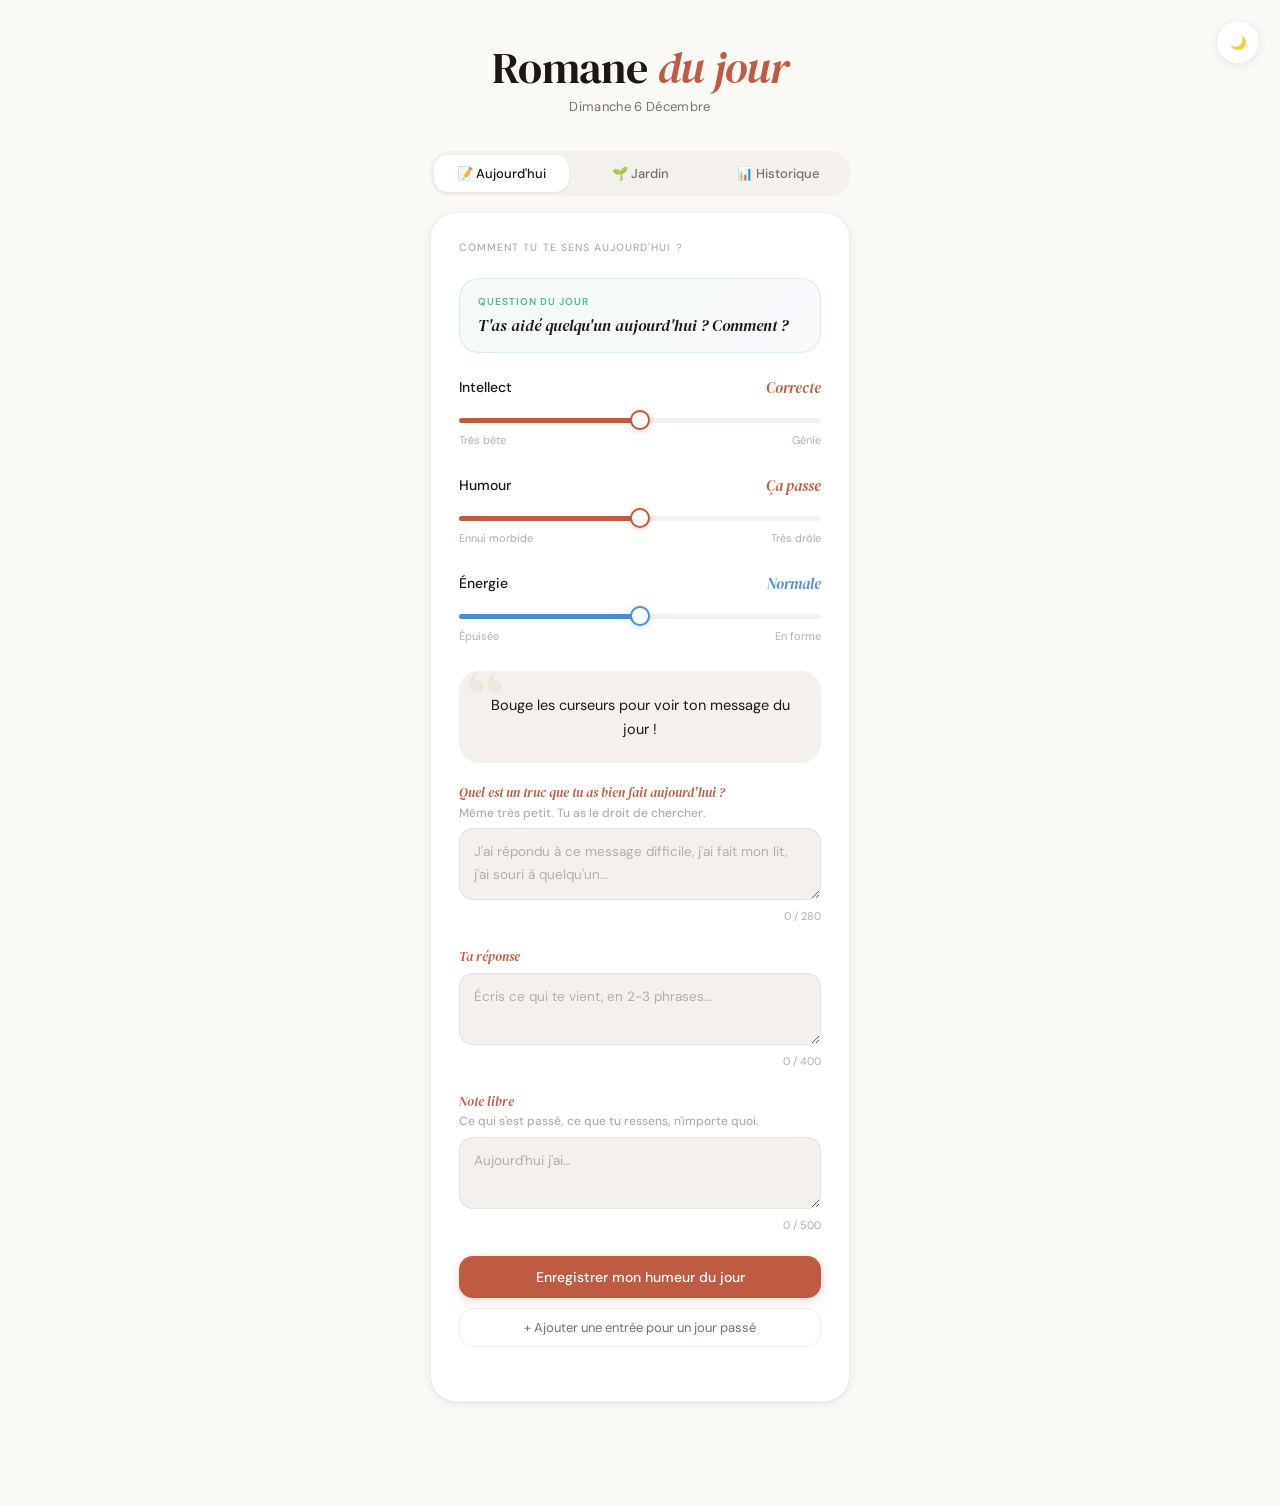
==== index.html @ 03c86402 "Add files via upload" ====
<!DOCTYPE html>
<html lang="fr">
<head>
<meta charset="UTF-8">
<meta name="viewport" content="width=device-width, initial-scale=1.0">
<title>Romane du jour</title>
<link rel="preconnect" href="https://fonts.googleapis.com">
<link rel="preconnect" href="https://fonts.gstatic.com" crossorigin>
<link href="https://fonts.googleapis.com/css2?family=DM+Serif+Display:ital@0;1&family=DM+Sans:opsz,wght@9..40,300;9..40,400;9..40,500&display=swap" rel="stylesheet">
<link rel="stylesheet" href="styles.css">
</head>
<body>
<canvas id="confetti-canvas" aria-hidden="true"></canvas>

<!-- Theme toggle button -->
<button id="theme-toggle" class="theme-toggle" aria-label="Basculer le thème">🌙</button>

<main class="app">

  <header class="header">
    <h1>Romane <em>du jour</em></h1>
    <p id="today-date" class="header-date" aria-live="polite"></p>
  </header>

  <!-- Streak banner -->
  <div class="streak-banner hidden" id="streak-banner" aria-live="polite">
    <span class="streak-icon" id="streak-icon">🔥</span>
    <span class="streak-text" id="streak-text"></span>
  </div>

  <!-- Onglets -->
  <div class="tabs-container">
    <nav class="tabs-nav" role="tablist" aria-label="Navigation">
      <button class="tab-btn active" role="tab" aria-selected="true" aria-controls="today-tab" data-tab="today">
        📝 Aujourd'hui
      </button>
      <button class="tab-btn" role="tab" aria-selected="false" aria-controls="garden-tab" data-tab="garden">
        🌱 Jardin
      </button>
      <button class="tab-btn" role="tab" aria-selected="false" aria-controls="history-tab" data-tab="history">
        📊 Historique
      </button>
    </nav>

    <!-- Contenu des onglets -->
    <div id="today-tab" class="tab-content active" role="tabpanel" aria-labelledby="tab-today">
      <!-- Carte principale -->
      <section class="card" aria-label="Humeur du jour">
        <p class="section-label" id="section-label">Comment tu te sens aujourd'hui ?</p>

        <!-- Question du jour -->
        <div class="question-card">
          <p class="question-card-label">Question du jour</p>
          <p class="question-text" id="daily-question">Chargement…</p>
        </div>

        <!-- Sliders humeur -->
        <div class="slider-row">
          <div class="slider-head">
            <label class="slider-name" for="intell-slider">Intellect</label>
            <span class="slider-tag" id="intell-label" aria-live="polite">Correcte</span>
          </div>
          <input type="range" min="0" max="4" step="1" value="2" id="intell-slider"
            aria-label="Niveau d'intellect" aria-valuemin="0" aria-valuemax="4" aria-valuenow="2" aria-valuetext="Correcte">
          <div class="extremes" aria-hidden="true"><span>Très bête</span><span>Génie</span></div>
        </div>

        <div class="slider-row">
          <div class="slider-head">
            <label class="slider-name" for="humor-slider">Humour</label>
            <span class="slider-tag" id="humor-label" aria-live="polite">Ça passe</span>
          </div>
          <input type="range" min="0" max="4" step="1" value="2" id="humor-slider"
            aria-label="Niveau d'humour" aria-valuemin="0" aria-valuemax="4" aria-valuenow="2" aria-valuetext="Ça passe">
          <div class="extremes" aria-hidden="true"><span>Ennui morbide</span><span>Très drôle</span></div>
        </div>

        <!-- Slider énergie -->
        <div class="energy-row">
          <div class="energy-head">
            <label class="energy-label-text" for="energy-slider">Énergie</label>
            <span class="energy-tag" id="energy-label" aria-live="polite">Normale</span>
          </div>
          <input type="range" min="0" max="4" step="1" value="2" id="energy-slider" class="energy-slider"
            aria-label="Niveau d'énergie" aria-valuemin="0" aria-valuemax="4" aria-valuenow="2" aria-valuetext="Normale">
          <div class="extremes" aria-hidden="true"><span>Épuisée</span><span>En forme</span></div>
        </div>

        <div class="message-box" id="message-box" aria-live="polite">Bouge les curseurs pour voir ton message du jour !</div>

        <!-- Journal : fait positif -->
        <div class="journal-block">
          <label class="journal-label" for="positive-field">
            <em>Quel est un truc que tu as bien fait aujourd'hui ?</em><br>
            <span style="font-size:12px;color:var(--text-faint);font-style:normal;">Même très petit. Tu as le droit de chercher.</span>
          </label>
          <textarea id="positive-field" class="journal-field" maxlength="280"
            placeholder="J'ai répondu à ce message difficile, j'ai fait mon lit, j'ai souri à quelqu'un…"></textarea>
          <p class="char-count" id="positive-count">0 / 280</p>
        </div>

        <!-- Journal : réponse à la question du jour -->
        <div class="journal-block">
          <label class="journal-label" for="question-field">
            <em>Ta réponse</em>
          </label>
          <textarea id="question-field" class="journal-field" maxlength="400"
            placeholder="Écris ce qui te vient, en 2-3 phrases…"></textarea>
          <p class="char-count" id="question-count">0 / 400</p>
        </div>

        <!-- Journal : note libre -->
        <div class="journal-block">
          <label class="journal-label" for="note-field">
            <em>Note libre</em><br>
            <span style="font-size:12px;color:var(--text-faint);font-style:normal;">Ce qui s'est passé, ce que tu ressens, n'importe quoi.</span>
          </label>
          <textarea id="note-field" class="journal-field" maxlength="500"
            placeholder="Aujourd'hui j'ai…"></textarea>
          <p class="char-count" id="note-count">0 / 500</p>
        </div>

        <button class="btn-primary" id="save-btn">Enregistrer mon humeur du jour</button>
        <button class="btn-ghost" id="add-past-btn">+ Ajouter une entrée pour un jour passé</button>
        
        <!-- Interface pour ajouter un jour passé -->
        <div id="past-entry-form" class="past-entry-form" style="display: none;">
          <div class="past-date-selector">
            <label for="past-date-picker" class="journal-label">
              <em>Choisir une date</em>
            </label>
            <input type="date" id="past-date-picker" class="date-picker" max="">
            <button class="btn-ghost" id="select-past-date-btn">Sélectionner cette date</button>
          </div>
        </div>
        
        <p id="save-status" class="save-status" role="status" aria-live="polite"></p>
      </section>
    </div>

    <div id="garden-tab" class="tab-content" role="tabpanel" aria-labelledby="tab-garden">
      <section class="garden-card" aria-label="Jardin d'humeur">
        <div class="garden-top">
          <div>
            <h2 class="garden-title">Le jardin de Romane</h2>
            <p class="garden-sub">Chaque humeur plante quelque chose. Les jours difficiles ont aussi leur place.</p>
          </div>
          <div class="garden-stage" id="garden-stage">0 / 7 jours</div>
        </div>
        <div class="garden-scene">
          <div class="garden-sky"></div>
          <div class="garden-rainbow" id="garden-rainbow" aria-hidden="true">
            <div class="arc a1"></div><div class="arc a2"></div><div class="arc a3"></div>
            <div class="arc a4"></div><div class="arc a5"></div><div class="arc a6"></div>
          </div>
          <div class="garden-bed" id="garden-bed"></div>
        </div>
        <div class="water-row" id="water-row"></div>
        <div class="encouragement" id="encouragement-box">Clique sur une humeur du jour et ton jardin poussera ici.</div>
        <div class="garden-message" id="garden-message">Peu importe ton humeur, ton jardin garde une trace de toi.</div>
      </section>
    </div>

    <div id="history-tab" class="tab-content" role="tabpanel" aria-labelledby="tab-history">
      <!-- Récap hebdomadaire -->
      <section class="recap-card" id="recap-section" aria-label="Récap de la semaine">
        <div class="recap-header">
          <span class="recap-icon">📖</span>
          <h2 class="recap-title">Ma semaine</h2>
        </div>
        <div id="recap-content"></div>
      </section>

      <!-- Calendrier -->
      <section class="card" aria-label="Calendrier des humeurs">
        <div class="cal-header">
          <button class="nav-btn" id="prev-btn" aria-label="Mois précédent">&#8249;</button>
          <span id="month-title" class="cal-title" aria-live="polite"></span>
          <button class="nav-btn" id="next-btn" aria-label="Mois suivant">&#8250;</button>
        </div>
        <div class="cal-grid" id="cal-grid" role="grid" aria-label="Calendrier des humeurs"></div>
        <div class="legend" aria-label="Légende">
          <div class="legend-item"><div class="legend-dot" style="background:var(--teal)"></div>Génie drôle</div>
          <div class="legend-item"><div class="legend-dot" style="background:var(--purple)"></div>Génie ennuyeuse</div>
          <div class="legend-item"><div class="legend-dot" style="background:var(--amber)"></div>Drôle mais bête</div>
          <div class="legend-item"><div class="legend-dot" style="background:var(--red)"></div>Bête et triste</div>
          <div class="legend-item"><div class="legend-dot" style="background:var(--gray)"></div>Neutre</div>
        </div>
        <div class="stats" id="stats-grid"></div>
        <div class="chart-wrap">
          <div class="chart-top">
            <span class="chart-label">Tendance hebdomadaire</span>
            <div class="chart-legend">
              <div class="chart-legend-item"><div class="chart-legend-dot" style="background:var(--teal)"></div>Intellect</div>
              <div class="chart-legend-item"><div class="chart-legend-dot" style="background:var(--purple)"></div>Humour</div>
              <div class="chart-legend-item"><div class="chart-legend-dot" style="background:var(--blue)"></div>Énergie</div>
            </div>
          </div>
          <canvas id="trend-chart" aria-label="Graphique de tendance hebdomadaire"></canvas>
        </div>
        <button class="btn-ghost" id="export-btn">&#8595; Exporter mes données (CSV)</button>
      </section>
    </div>
  </div>
</main>

<script type="module" src="app-new.js"></script>
</body>
</html>
---- styles.css ----
:root {
  --bg:#faf9f6; --surface:#ffffff; --surface-2:#f4f1ec; --surface-3:#ece9e3;
  --border:rgba(30,20,10,.07); --border-soft:rgba(30,20,10,.04);
  --text:#1c1710; --text-muted:#78706a; --text-faint:#b5aca5;
  --accent:#bf5b43; --accent-hover:#a34a34;
  --teal:#4fba96; --purple:#8e83c9; --amber:#d9932a; --red:#d04f4e; --gray:#979790;
  --green:#5aaa5a; --blue:#4a8fd4;
  --r-sm:8px; --r-md:14px; --r-lg:20px; --r-xl:26px;
  --sh-sm:0 2px 10px rgba(30,20,10,.06),0 1px 2px rgba(30,20,10,.04);
  --ease:cubic-bezier(.16,1,.3,1); --dur:200ms;
  --fd:'DM Serif Display',Georgia,serif; --fb:'DM Sans',system-ui,sans-serif;
}

/* Dark mode variables */
:root.dark {
  --bg:#1a1815; --surface:#2a2520; --surface-2:#3a3028; --surface-3:#4a3a30;
  --border:rgba(255,255,255,.1); --border-soft:rgba(255,255,255,.05);
  --text:#f5f0e8; --text-muted:#b5aca5; --text-faint:#78706a;
  --accent:#e67e5c; --accent-hover:#d06a4a;
}

*,*::before,*::after{box-sizing:border-box;margin:0;padding:0;}
html{-webkit-font-smoothing:antialiased;}
body{background:var(--bg);font-family:var(--fb);font-size:15px;color:var(--text);min-height:100dvh;}
.app{max-width:460px;margin:0 auto;padding:2.75rem 1.25rem 5rem;}

/* Theme toggle */
.theme-toggle{position:fixed;top:20px;right:20px;z-index:1000;background:var(--surface);border:1px solid var(--border);border-radius:50%;width:44px;height:44px;display:flex;align-items:center;justify-content:center;cursor:pointer;transition:all var(--dur) var(--ease);box-shadow:var(--sh-sm);}
.theme-toggle:hover{background:var(--surface-2);transform:scale(1.1);}
.theme-toggle:focus-visible{outline:2px solid var(--accent);outline-offset:2px;}

/* Onglets */
.tabs-container{margin-bottom:1.5rem;}
.tabs-nav{display:flex;gap:4px;background:var(--surface-2);border-radius:var(--r-lg);padding:4px;margin-bottom:1rem;}
.tab-btn{flex:1;padding:10px 16px;background:transparent;border:none;border-radius:var(--r-md);
  font-family:var(--fb);font-size:13px;font-weight:500;color:var(--text-muted);cursor:pointer;
  transition:background var(--dur),color var(--dur);white-space:nowrap;}
.tab-btn:hover{background:var(--surface-3);color:var(--text);}
.tab-btn.active{background:var(--surface);color:var(--text);box-shadow:0 1px 3px rgba(30,20,10,.08);}
.tab-btn:focus-visible{outline:2px solid var(--accent);outline-offset:2px;}
.tab-content{display:none;}
.tab-content.active{display:block;animation:fadeIn var(--dur) var(--ease);}
@keyframes fadeIn{from{opacity:0;transform:translateY(8px);}to{opacity:1;transform:translateY(0);}}
.header{text-align:center;margin-bottom:2.25rem;}
.header h1{font-family:var(--fd);font-size:clamp(2rem,9vw,2.75rem);font-weight:400;line-height:1.08;letter-spacing:-.015em;}
.header h1 em{font-style:italic;color:var(--accent);}
.header-date{font-size:13px;color:var(--text-muted);margin-top:6px;text-transform:capitalize;letter-spacing:.025em;}

/* Streak banner */
.streak-banner{background:linear-gradient(135deg,rgba(191,91,67,.1),rgba(217,147,42,.08));
  border:1px solid rgba(191,91,67,.18);border-radius:var(--r-lg);padding:.85rem 1.1rem;
  margin-bottom:1rem;display:flex;align-items:center;gap:.75rem;}
.streak-banner.hidden{display:none;}
.streak-icon{font-size:1.8rem;line-height:1;flex-shrink:0;}
.streak-text{font-size:13px;color:var(--text);}
.streak-text strong{font-weight:600;color:var(--accent);}

.card{background:var(--surface);border:1px solid var(--border);border-radius:var(--r-xl);padding:1.75rem;margin-bottom:1rem;box-shadow:var(--sh-sm);}
.section-label{font-size:10.5px;font-weight:500;letter-spacing:.1em;text-transform:uppercase;color:var(--text-faint);margin-bottom:1.5rem;}
.slider-row{margin-bottom:1.75rem;}
.slider-head{display:flex;justify-content:space-between;align-items:center;margin-bottom:10px;}
.slider-name{font-size:14px;font-weight:500;color:var(--text);}
.slider-tag{font-family:var(--fd);font-style:italic;font-size:15px;color:var(--accent);transition:opacity .15s ease;}
input[type=range]{-webkit-appearance:none;appearance:none;width:100%;height:5px;
  background:linear-gradient(to right,var(--accent) var(--pct,50%),var(--surface-2) var(--pct,50%));
  border-radius:99px;outline:none;cursor:pointer;margin:6px 0 10px;}
input[type=range]::-webkit-slider-thumb{-webkit-appearance:none;width:20px;height:20px;border-radius:50%;
  background:var(--surface);border:2.5px solid var(--accent);box-shadow:0 1px 6px rgba(191,91,67,.35);
  transition:transform var(--dur) var(--ease),box-shadow var(--dur) var(--ease);}
input[type=range]::-webkit-slider-thumb:hover{transform:scale(1.25);box-shadow:0 2px 12px rgba(191,91,67,.5);}
input[type=range]::-moz-range-thumb{width:20px;height:20px;border-radius:50%;background:var(--surface);border:2.5px solid var(--accent);}
input[type=range].energy-slider{background:linear-gradient(to right,var(--blue) var(--pct,50%),var(--surface-2) var(--pct,50%));}
input[type=range].energy-slider::-webkit-slider-thumb{border-color:var(--blue);box-shadow:0 1px 6px rgba(74,143,212,.35);}
input[type=range]:focus-visible{outline:2px solid var(--accent);outline-offset:3px;border-radius:99px;}
.extremes{display:flex;justify-content:space-between;font-size:11px;color:var(--text-faint);}
.message-box{background:var(--surface-2);border-radius:var(--r-lg);padding:1.35rem 1.6rem;margin:1.5rem 0 1.25rem;
  min-height:92px;display:flex;align-items:center;justify-content:center;text-align:center;
  font-size:14.5px;line-height:1.7;color:var(--text);position:relative;overflow:hidden;transition:opacity .18s ease;}
.message-box::before{content:'\201C';font-family:var(--fd);font-size:88px;color:var(--accent);opacity:.065;
  position:absolute;top:-12px;left:8px;line-height:1;pointer-events:none;user-select:none;}

/* Champs journaux */
.journal-block{margin-bottom:1.5rem;}
.journal-label{font-size:13px;font-weight:500;color:var(--text);margin-bottom:6px;display:block;line-height:1.5;}
.journal-label em{font-family:var(--fd);font-style:italic;color:var(--accent);}
textarea.journal-field{width:100%;min-height:72px;padding:.75rem .9rem;background:var(--surface-2);
  border:1px solid var(--border);border-radius:var(--r-md);font-family:var(--fb);font-size:13.5px;
  color:var(--text);line-height:1.65;resize:vertical;outline:none;
  transition:border-color var(--dur),box-shadow var(--dur);}
textarea.journal-field::placeholder{color:var(--text-faint);}
textarea.journal-field:focus{border-color:rgba(191,91,67,.35);box-shadow:0 0 0 3px rgba(191,91,67,.1);}
.char-count{font-size:11px;color:var(--text-faint);text-align:right;margin-top:4px;}
.char-count.warn{color:var(--amber);}

/* Carte question du jour */
.question-card{background:linear-gradient(135deg,rgba(79,186,150,.07),rgba(142,131,201,.05));
  border:1px solid rgba(79,186,150,.18);border-radius:var(--r-lg);padding:1rem 1.15rem;margin-bottom:1.5rem;}
.question-card-label{font-size:10px;font-weight:600;letter-spacing:.1em;text-transform:uppercase;
  color:var(--teal);margin-bottom:6px;}
.question-text{font-family:var(--fd);font-style:italic;font-size:16px;color:var(--text);line-height:1.4;}

/* Énergie */
.energy-row{margin-bottom:1.75rem;}
.energy-head{display:flex;justify-content:space-between;align-items:center;margin-bottom:10px;}
.energy-label-text{font-size:14px;font-weight:500;color:var(--text);}
.energy-tag{font-family:var(--fd);font-style:italic;font-size:15px;color:var(--blue);}

/* Récap hebdo */
.recap-card{background:var(--surface);border:1px solid var(--border);border-radius:var(--r-xl);
  padding:1.75rem;margin-bottom:1rem;box-shadow:var(--sh-sm);}
.recap-header{display:flex;align-items:center;gap:.6rem;margin-bottom:1.25rem;}
.recap-icon{font-size:1.3rem;}
.recap-title{font-family:var(--fd);font-size:17px;font-weight:400;color:var(--text);}
.recap-day{margin-bottom:1rem;padding-bottom:1rem;border-bottom:1px solid var(--border-soft);}
.recap-day:last-child{border-bottom:none;margin-bottom:0;padding-bottom:0;}
.recap-day-header{display:flex;align-items:center;gap:.5rem;margin-bottom:.4rem;}
.recap-day-dot{width:8px;height:8px;border-radius:50%;flex-shrink:0;}
.recap-day-name{font-size:12px;font-weight:600;color:var(--text);text-transform:capitalize;}
.recap-day-mood{font-size:11px;color:var(--text-muted);}
.recap-day-note{font-size:13px;color:var(--text-muted);line-height:1.5;font-style:italic;margin-top:2px;}
.recap-day-note.empty{color:var(--text-faint);font-style:normal;}
.recap-phrase{background:var(--surface-2);border-radius:var(--r-md);padding:.85rem 1rem;
  margin-top:1.1rem;font-family:var(--fd);font-style:italic;font-size:15px;color:var(--text);
  line-height:1.5;position:relative;}
.recap-phrase::before{content:'\201C';font-size:3rem;color:var(--accent);opacity:.12;position:absolute;top:-6px;left:8px;line-height:1;}
.recap-empty{text-align:center;padding:2rem 1rem;color:var(--text-faint);font-size:13px;}

.btn-primary{width:100%;padding:12px 16px;background:var(--accent);border:none;border-radius:var(--r-md);
  font-family:var(--fb);font-size:14px;font-weight:500;color:#fff;cursor:pointer;
  box-shadow:0 2px 10px rgba(191,91,67,.28);transition:background var(--dur) var(--ease),transform var(--dur) var(--ease);}
.btn-primary:hover{background:var(--accent-hover);}
.btn-primary:active{transform:scale(.97);}
.btn-primary:disabled{opacity:.55;cursor:not-allowed;}
.btn-primary:focus-visible{outline:2px solid var(--accent);outline-offset:3px;}
.btn-primary.editing{background:var(--purple);box-shadow:0 2px 10px rgba(142,131,201,.35);}
.btn-primary.editing:hover{background:#7d6db8;}
.btn-ghost{width:100%;padding:10px 16px;background:transparent;border:1px solid var(--border);
  border-radius:var(--r-md);font-family:var(--fb);font-size:13px;color:var(--text-muted);
  cursor:pointer;margin-top:10px;transition:background var(--dur),color var(--dur);}
.btn-ghost:hover{background:var(--surface-2);color:var(--text);}
.btn-ghost:active{transform:scale(.98);}
.btn-ghost:focus-visible{outline:2px solid var(--accent);outline-offset:3px;}
.save-status{text-align:center;font-size:12px;color:var(--text-muted);margin-top:10px;min-height:16px;}
.save-status.error{color:var(--red);}

.cal-header{display:flex;justify-content:space-between;align-items:center;margin-bottom:1.5rem;}
.cal-title{font-family:var(--fd);font-size:19px;font-weight:400;color:var(--text);text-transform:capitalize;}
.nav-btn{width:44px;height:44px;display:flex;align-items:center;justify-content:center;
  background:var(--surface-2);border:none;border-radius:var(--r-sm);font-size:22px;
  color:var(--text-muted);cursor:pointer;transition:background var(--dur),color var(--dur);}
.nav-btn:hover{background:var(--surface-3);color:var(--text);}
.nav-btn:focus-visible{outline:2px solid var(--accent);outline-offset:2px;}
.cal-grid{display:grid;grid-template-columns:repeat(7,1fr);gap:4px;}
.cal-day-name{text-align:center;font-size:10px;font-weight:600;color:var(--text-faint);
  letter-spacing:.07em;text-transform:uppercase;padding-bottom:8px;}
.cal-cell{aspect-ratio:1;border-radius:var(--r-sm);display:flex;align-items:center;justify-content:center;
  font-size:12px;color:var(--text-muted);background:var(--surface-2);position:relative;
  transition:transform var(--dur) var(--ease);}
.cal-cell:not(.empty):hover{transform:scale(1.12);z-index:1;}
.cal-cell:not(.empty):not(.today):hover{background:var(--surface-3);cursor:pointer;}
.cal-cell.has-data{color:var(--text);font-weight:500;position:relative;}
.cal-cell.has-data::after{content:'';position:absolute;top:2px;right:2px;width:6px;height:6px;border-radius:50%;opacity:0.8;}
.cal-cell.today{box-shadow:0 0 0 1.5px var(--accent);color:var(--accent);font-weight:600;}
.cal-cell.empty{background:transparent;}
.dot{width:5px;height:5px;border-radius:50%;position:absolute;bottom:4px;left:50%;transform:translateX(-50%);}
.mood-teal{background:rgba(79,186,150,.16);}
.mood-teal.has-data::after{background:#4fba96;}
.mood-purple{background:rgba(142,131,201,.16);}
.mood-purple.has-data::after{background:#8e83c9;}
.mood-amber{background:rgba(217,147,42,.16);}
.mood-amber.has-data::after{background:#d9932a;}
.mood-red{background:rgba(208,79,78,.16);}
.mood-red.has-data::after{background:#d04f4e;}
.mood-gray{background:rgba(151,151,144,.11);}
.mood-gray.has-data::after{background:#979790;}
.legend{display:flex;gap:8px;flex-wrap:wrap;margin-top:16px;padding-top:14px;border-top:1px solid var(--border-soft);}
.legend-item{display:flex;align-items:center;gap:5px;font-size:11px;color:var(--text-muted);}
.legend-dot{width:7px;height:7px;border-radius:50%;flex-shrink:0;}
.stats{display:grid;grid-template-columns:1fr 1fr 1fr;gap:8px;margin-top:1.1rem;}
.stat-card{background:var(--surface-2);border-radius:var(--r-md);padding:13px 15px;}
.stat-label{font-size:10.5px;font-weight:500;color:var(--text-faint);text-transform:uppercase;letter-spacing:.07em;}
.stat-val{font-family:var(--fd);font-size:26px;color:var(--text);margin-top:4px;line-height:1.1;}
.stat-val.small{font-family:var(--fb);font-size:12px;font-weight:500;margin-top:6px;line-height:1.4;}
.chart-wrap{margin-top:1.1rem;background:var(--surface-2);border-radius:var(--r-md);padding:1.1rem 1rem .85rem;}
.chart-top{display:flex;justify-content:space-between;align-items:center;margin-bottom:12px;}
.chart-label{font-size:10.5px;font-weight:500;color:var(--text-faint);text-transform:uppercase;letter-spacing:.08em;}
.chart-legend{display:flex;gap:12px;}
.chart-legend-item{display:flex;align-items:center;gap:5px;font-size:11px;color:var(--text-muted);}
.chart-legend-dot{width:7px;height:7px;border-radius:50%;}
#trend-chart{width:100%;height:110px;display:block;}
#confetti-canvas{position:fixed;top:0;left:0;width:100%;height:100%;pointer-events:none;z-index:9999;}

/* Jardin d'humeur */
.garden-card{background:var(--surface);border:1px solid var(--border);border-radius:var(--r-xl);padding:1.75rem;margin-bottom:1rem;box-shadow:var(--sh-sm);}
.garden-top{display:flex;justify-content:space-between;align-items:center;gap:1rem;margin-bottom:1rem;}
.garden-title{font-family:var(--fd);font-size:18px;font-weight:400;color:var(--text);}
.garden-sub{font-size:12px;color:var(--text-muted);line-height:1.5;max-width:28ch;}
.garden-stage{font-size:11px;color:var(--text-faint);text-transform:uppercase;letter-spacing:.08em;}
.garden-scene{position:relative;overflow:hidden;border-radius:var(--r-lg);background:linear-gradient(180deg,#f9f5ef 0%,#f4efe8 55%,#eadfcb 56%,#e4d2b5 100%);min-height:220px;padding:1rem 1rem 1.2rem;}
.garden-sky{position:absolute;inset:0 0 45% 0;background:linear-gradient(180deg,rgba(255,255,255,.65),rgba(255,255,255,0));pointer-events:none;}
.garden-rainbow{position:absolute;left:50%;top:18px;transform:translateX(-50%);width:260px;height:130px;opacity:0;transition:opacity .6s ease;pointer-events:none;}
.garden-rainbow.visible{opacity:1;animation:floaty 4s ease-in-out infinite;}
.arc{position:absolute;left:50%;transform:translateX(-50%);border-radius:999px 999px 0 0;border-bottom:none;}
.arc.a1{width:260px;height:130px;border:10px solid #ff6b6b;top:0}
.arc.a2{width:230px;height:115px;border:10px solid #ffb84d;top:13px}
.arc.a3{width:200px;height:100px;border:10px solid #ffe66d;top:26px}
.arc.a4{width:170px;height:85px;border:10px solid #6bcf8f;top:39px}
.arc.a5{width:140px;height:70px;border:10px solid #5dade2;top:52px}
.arc.a6{width:110px;height:55px;border:10px solid #b084f5;top:65px}
.garden-bed{position:relative;display:flex;align-items:flex-end;justify-content:center;gap:10px;min-height:170px;padding-top:40px;}
.plant-slot{position:relative;width:46px;height:150px;display:flex;align-items:flex-end;justify-content:center;}
.plant{position:relative;width:42px;height:130px;display:flex;align-items:flex-end;justify-content:center;filter:drop-shadow(0 3px 4px rgba(0,0,0,.08));}
.stem{position:absolute;bottom:18px;width:4px;background:#4b8a51;border-radius:99px;transform-origin:bottom center;}
.leaf{position:absolute;bottom:42px;width:16px;height:10px;background:#71b77a;border-radius:16px 16px 16px 0;}
.leaf.r{transform:scaleX(-1);}
.flower-core,.flower-petal,.bud,.sad-head,.droop{position:absolute}
.soil{position:absolute;left:50%;bottom:0;transform:translateX(-50%);width:34px;height:18px;background:#b7885b;border-radius:50%;}
.plant.good .stem{height:68px}.plant.good .flower-core{bottom:80px;width:14px;height:14px;background:#ffd166;border-radius:50%;left:50%;transform:translateX(-50%)}
.plant.good .flower-petal{width:12px;height:18px;background:#ff7eb6;border-radius:12px;bottom:78px;left:50%;transform-origin:center 18px}
.plant.good .flower-petal.p1{transform:translateX(-50%) rotate(0deg) translateY(-13px)}
.plant.good .flower-petal.p2{transform:translateX(-50%) rotate(72deg) translateY(-13px)}
.plant.good .flower-petal.p3{transform:translateX(-50%) rotate(144deg) translateY(-13px)}
.plant.good .flower-petal.p4{transform:translateX(-50%) rotate(216deg) translateY(-13px)}
.plant.good .flower-petal.p5{transform:translateX(-50%) rotate(288deg) translateY(-13px)}
.plant.good::after{content:'';position:absolute;bottom:95px;left:50%;transform:translateX(-50%);width:34px;height:34px;border-radius:50%;background:radial-gradient(circle,rgba(255,220,120,.55),rgba(255,220,120,0) 70%);animation:glow 2s ease-in-out infinite}
.plant.ok .stem{height:58px}.plant.ok .bud{bottom:73px;left:50%;transform:translateX(-50%);width:16px;height:20px;background:#c78df0;border-radius:50% 50% 45% 45%}
.plant.low .stem{height:42px;transform:rotate(8deg)}.plant.low .sad-head{bottom:52px;left:50%;transform:translateX(-20%);width:18px;height:18px;background:#90a4ae;border-radius:50%}.plant.low .droop{bottom:45px;left:50%;width:16px;height:10px;border:3px solid #90a4ae;border-top:none;border-left:none;border-right:none;border-radius:0 0 20px 20px;transform:translateX(-15%) rotate(18deg)}
.plant.watered .sad-head{background:#8ecae6}.plant.watered .droop{border-bottom-color:#8ecae6}.plant.watered .stem{background:#5d9b63}
.water-row{display:flex;gap:8px;flex-wrap:wrap;margin-top:1rem}
.water-btn{padding:9px 12px;border:1px solid var(--border);background:var(--surface);border-radius:999px;font-size:12px;color:var(--text);cursor:pointer}
.water-btn:hover{background:var(--surface-2)}
.encouragement{margin-top:.8rem;background:var(--surface-2);border-radius:var(--r-md);padding:.8rem .9rem;font-size:13px;line-height:1.55;color:var(--text-muted);min-height:52px}
.garden-message{margin-top:1rem;background:linear-gradient(135deg,rgba(191,91,67,.08),rgba(79,186,150,.08));border:1px solid rgba(191,91,67,.15);border-radius:var(--r-md);padding:.95rem 1rem;font-size:13px;line-height:1.65;color:var(--text)}
@keyframes glow{50%{transform:translateX(-50%) scale(1.1);opacity:.75}}
@keyframes floaty{50%{transform:translateX(-50%) translateY(-4px)}}

/* Past entry form styles */
.past-entry-form{background:var(--surface-2);border-radius:var(--r-lg);padding:1.2rem;margin:1rem 0;border:1px solid var(--border);}
.past-date-selector{display:flex;flex-direction:column;gap:1rem;}
.date-picker{padding:10px 12px;border:1px solid var(--border);border-radius:var(--r-md);background:var(--surface);font-family:var(--fb);font-size:14px;color:var(--text);outline:none;transition:border-color var(--dur),box-shadow var(--dur);}
.date-picker:focus{border-color:var(--accent);box-shadow:0 0 0 3px rgba(191,91,67,.1);}
.date-picker::-webkit-calendar-picker-indicator{cursor:pointer;filter:invert(0.5);}
.date-picker::-moz-calendar-picker-indicator{cursor:pointer;filter:invert(0.5);}

@media(prefers-reduced-motion:reduce){*,*::before,*::after{animation-duration:.01ms!important;transition-duration:.01ms!important;}}
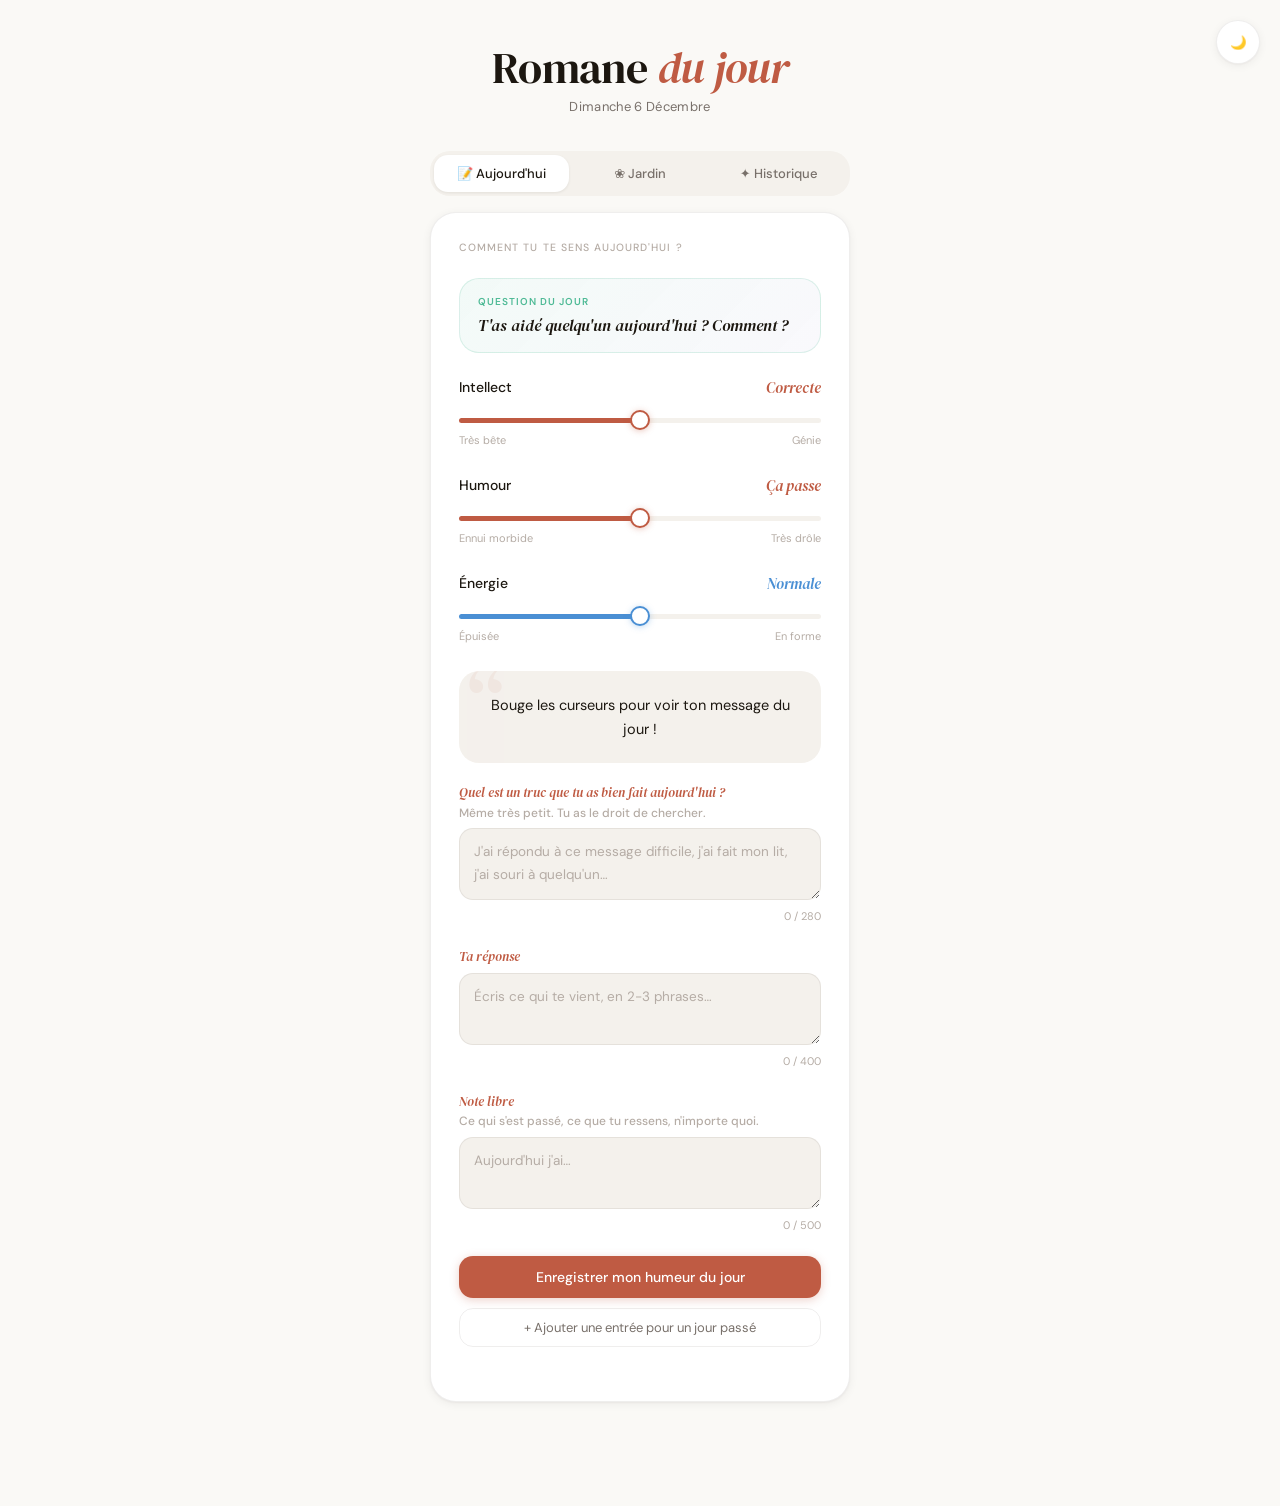
==== commit 6125df23: "Change icons in index.html for tabs and recap" ====
--- a/index.html
+++ b/index.html
@@ -35,10 +35,10 @@
         📝 Aujourd'hui
       </button>
       <button class="tab-btn" role="tab" aria-selected="false" aria-controls="garden-tab" data-tab="garden">
-        🌱 Jardin
+        ❀ Jardin
       </button>
       <button class="tab-btn" role="tab" aria-selected="false" aria-controls="history-tab" data-tab="history">
-        📊 Historique
+        ✦ Historique
       </button>
     </nav>
 
@@ -165,7 +165,7 @@
       <!-- Récap hebdomadaire -->
       <section class="recap-card" id="recap-section" aria-label="Récap de la semaine">
         <div class="recap-header">
-          <span class="recap-icon">📖</span>
+          <span class="recap-icon">✦</span>
           <h2 class="recap-title">Ma semaine</h2>
         </div>
         <div id="recap-content"></div>
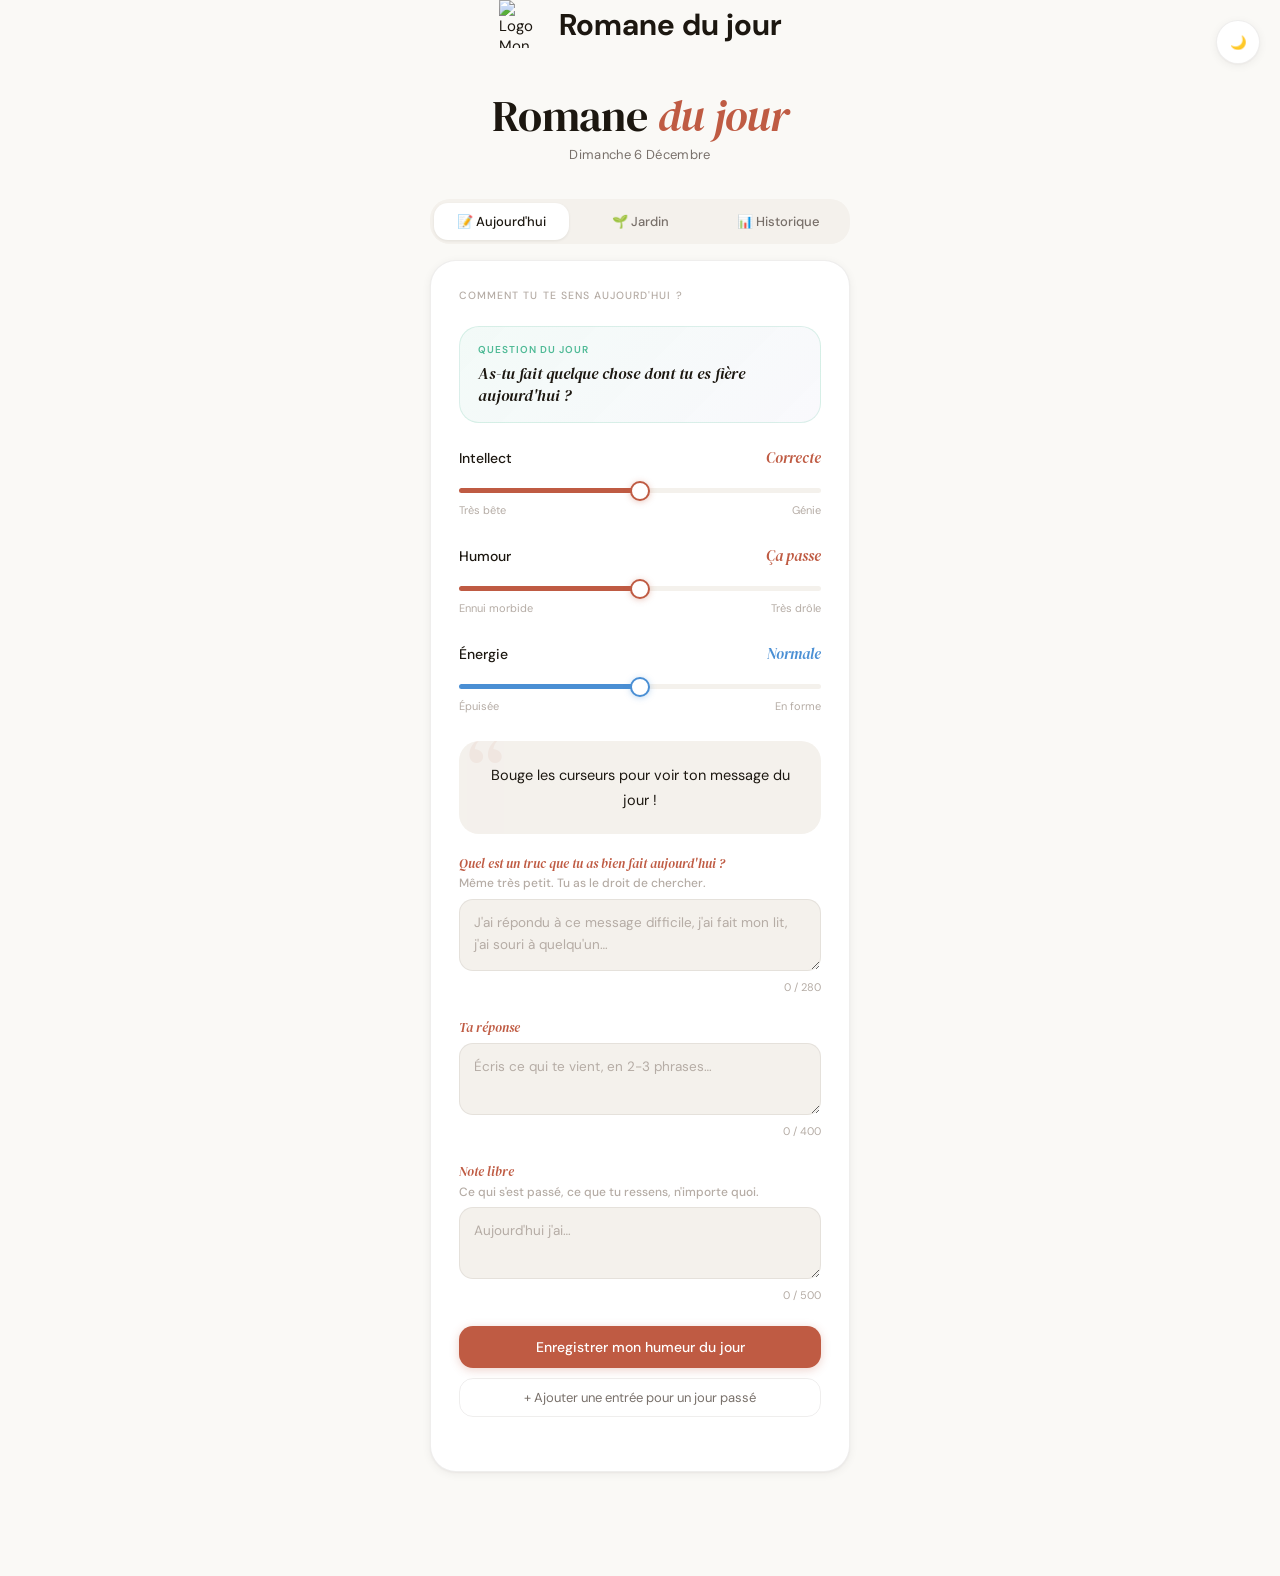
==== commit f8eff71e: "Update icons and add apple touch icon in index.html" ====
--- a/index.html
+++ b/index.html
@@ -8,8 +8,17 @@
 <link rel="preconnect" href="https://fonts.gstatic.com" crossorigin>
 <link href="https://fonts.googleapis.com/css2?family=DM+Serif+Display:ital@0;1&family=DM+Sans:opsz,wght@9..40,300;9..40,400;9..40,500&display=swap" rel="stylesheet">
 <link rel="stylesheet" href="styles.css">
+<link rel="apple-touch-icon" href="logo.svg">
+<link rel="icon" type="image/svg+xml" href="logo.svg">
+
 </head>
 <body>
+
+<header class="site-header">
+  <img src="logo.png" alt="Logo Mon humeur" class="site-logo">
+  <h1>Romane du jour</h1>
+</header>
+
 <canvas id="confetti-canvas" aria-hidden="true"></canvas>
 
 <!-- Theme toggle button -->
@@ -35,10 +44,10 @@
         📝 Aujourd'hui
       </button>
       <button class="tab-btn" role="tab" aria-selected="false" aria-controls="garden-tab" data-tab="garden">
-        ❀ Jardin
+        🌱 Jardin
       </button>
       <button class="tab-btn" role="tab" aria-selected="false" aria-controls="history-tab" data-tab="history">
-        ✦ Historique
+        📊 Historique
       </button>
     </nav>
 
@@ -165,7 +174,7 @@
       <!-- Récap hebdomadaire -->
       <section class="recap-card" id="recap-section" aria-label="Récap de la semaine">
         <div class="recap-header">
-          <span class="recap-icon">✦</span>
+          <span class="recap-icon">📖</span>
           <h2 class="recap-title">Ma semaine</h2>
         </div>
         <div id="recap-content"></div>
--- a/styles.css
+++ b/styles.css
@@ -231,6 +231,19 @@
 .water-btn:hover{background:var(--surface-2)}
 .encouragement{margin-top:.8rem;background:var(--surface-2);border-radius:var(--r-md);padding:.8rem .9rem;font-size:13px;line-height:1.55;color:var(--text-muted);min-height:52px}
 .garden-message{margin-top:1rem;background:linear-gradient(135deg,rgba(191,91,67,.08),rgba(79,186,150,.08));border:1px solid rgba(191,91,67,.15);border-radius:var(--r-md);padding:.95rem 1rem;font-size:13px;line-height:1.65;color:var(--text)}
+.site-header {
+  display: flex;
+  align-items: center;
+  justify-content: center;
+  gap: 12px;
+}
+
+.site-logo {
+  width: 48px;
+  height: 48px;
+  object-fit: contain;
+}
+
 @keyframes glow{50%{transform:translateX(-50%) scale(1.1);opacity:.75}}
 @keyframes floaty{50%{transform:translateX(-50%) translateY(-4px)}}
 
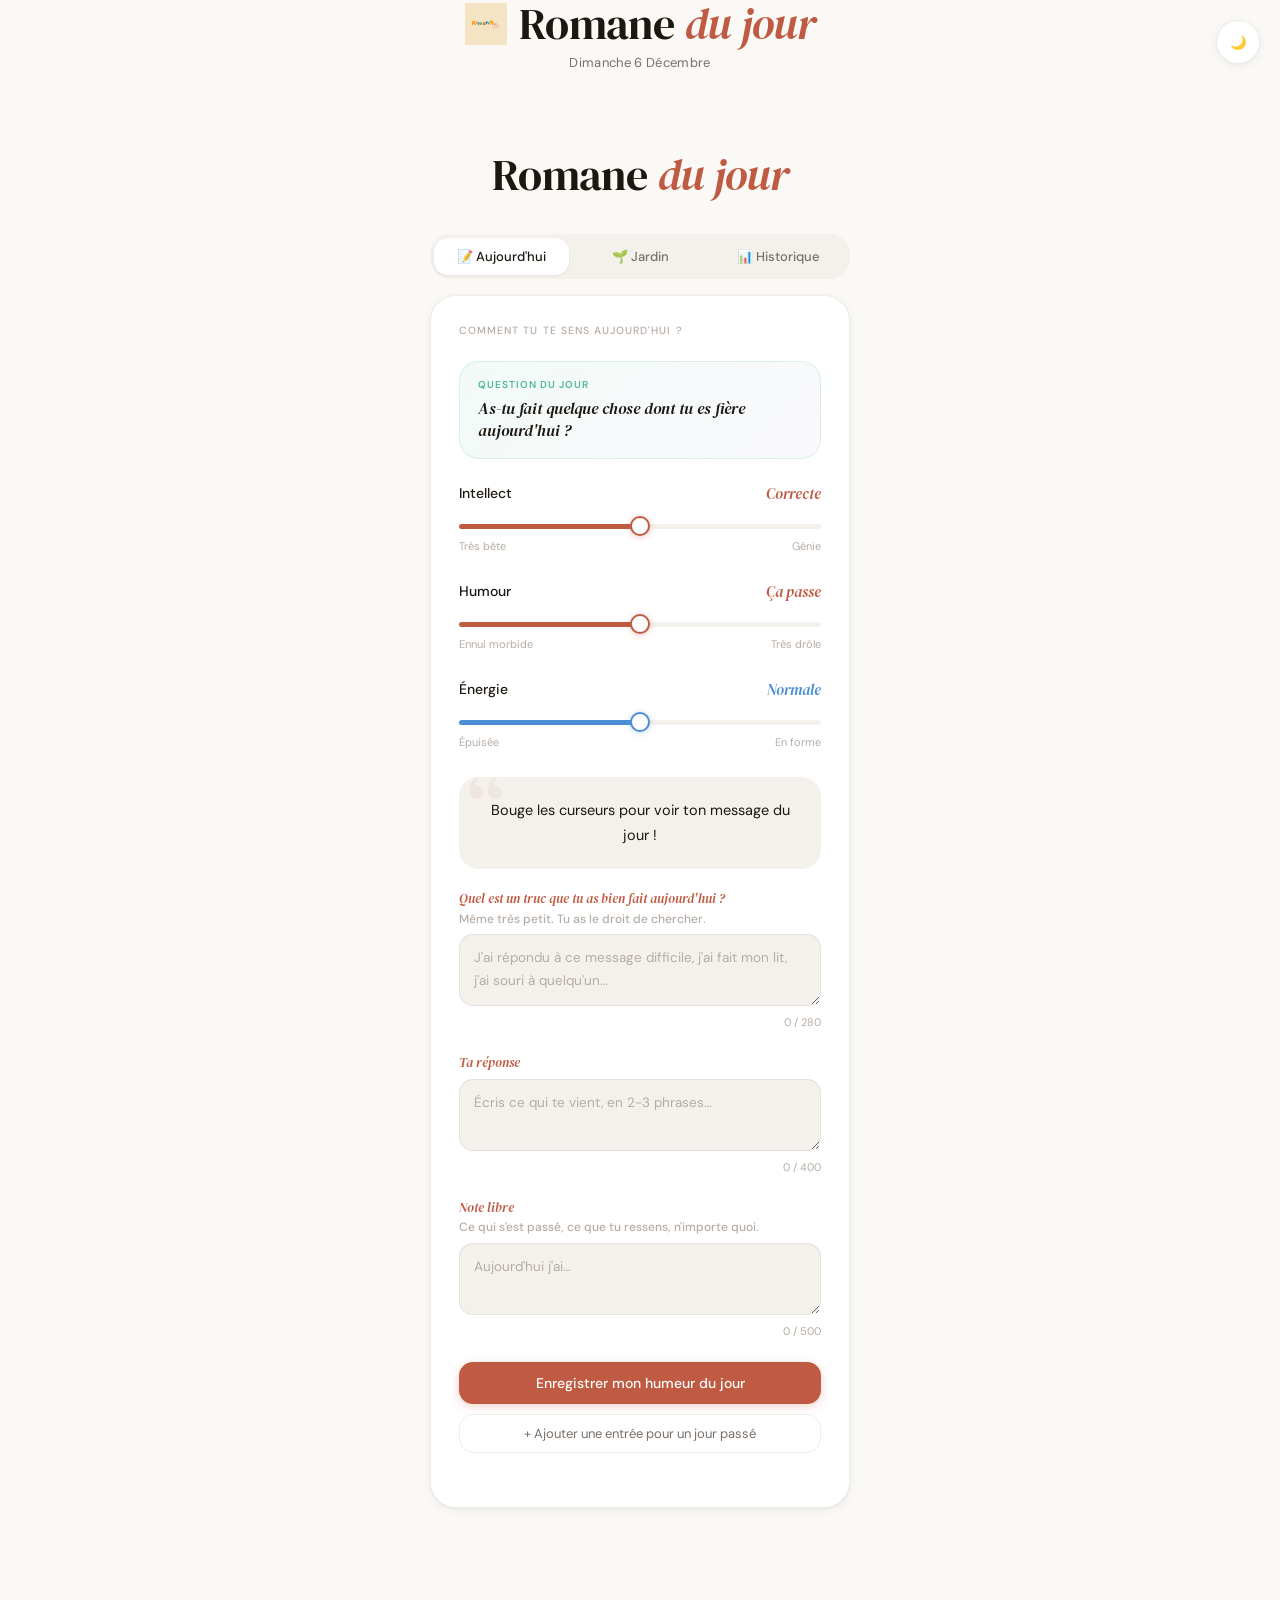
==== commit ee4b4f76: "Refactor header and update logo in index.html Updated header structure and logo format in index.html" ====
--- a/index.html
+++ b/index.html
@@ -14,9 +14,12 @@
 </head>
 <body>
 
-<header class="site-header">
-  <img src="logo.png" alt="Logo Mon humeur" class="site-logo">
-  <h1>Romane du jour</h1>
+<header class="header">
+  <div class="brand">
+    <img src="logo.svg" alt="Logo Mon humeur" class="site-logo">
+    <h1>Romane <em>du jour</em></h1>
+  </div>
+  <p id="today-date" class="header-date" aria-live="polite"></p>
 </header>
 
 <canvas id="confetti-canvas" aria-hidden="true"></canvas>
--- a/styles.css
+++ b/styles.css
@@ -231,7 +231,7 @@
 .water-btn:hover{background:var(--surface-2)}
 .encouragement{margin-top:.8rem;background:var(--surface-2);border-radius:var(--r-md);padding:.8rem .9rem;font-size:13px;line-height:1.55;color:var(--text-muted);min-height:52px}
 .garden-message{margin-top:1rem;background:linear-gradient(135deg,rgba(191,91,67,.08),rgba(79,186,150,.08));border:1px solid rgba(191,91,67,.15);border-radius:var(--r-md);padding:.95rem 1rem;font-size:13px;line-height:1.65;color:var(--text)}
-.site-header {
+.brand {
   display: flex;
   align-items: center;
   justify-content: center;
@@ -239,10 +239,12 @@
 }
 
 .site-logo {
-  width: 48px;
-  height: 48px;
+  width: 42px;
+  height: 42px;
   object-fit: contain;
-}
+  display: block;
+}
+
 
 @keyframes glow{50%{transform:translateX(-50%) scale(1.1);opacity:.75}}
 @keyframes floaty{50%{transform:translateX(-50%) translateY(-4px)}}
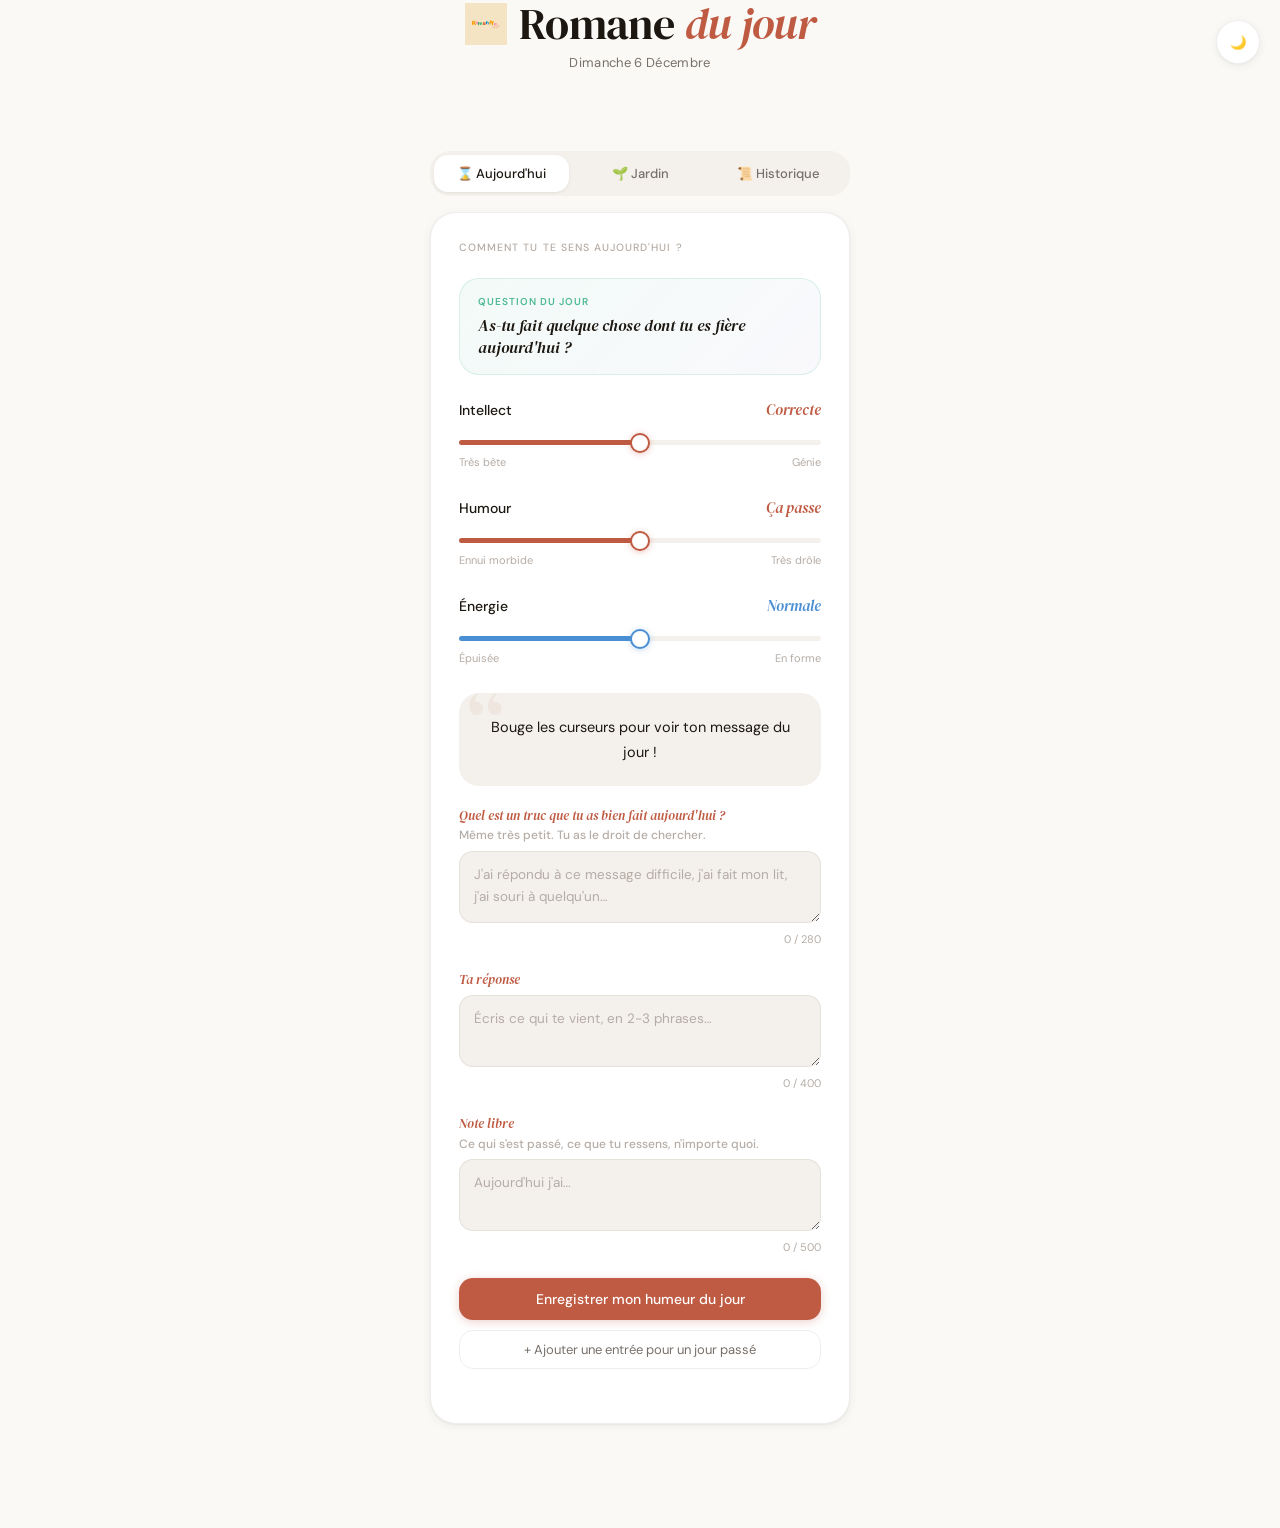
==== commit 26481733: "Update tab button labels in index.html" ====
--- a/index.html
+++ b/index.html
@@ -29,10 +29,6 @@
 
 <main class="app">
 
-  <header class="header">
-    <h1>Romane <em>du jour</em></h1>
-    <p id="today-date" class="header-date" aria-live="polite"></p>
-  </header>
 
   <!-- Streak banner -->
   <div class="streak-banner hidden" id="streak-banner" aria-live="polite">
@@ -44,13 +40,13 @@
   <div class="tabs-container">
     <nav class="tabs-nav" role="tablist" aria-label="Navigation">
       <button class="tab-btn active" role="tab" aria-selected="true" aria-controls="today-tab" data-tab="today">
-        📝 Aujourd'hui
+        ⌛ Aujourd'hui
       </button>
       <button class="tab-btn" role="tab" aria-selected="false" aria-controls="garden-tab" data-tab="garden">
         🌱 Jardin
       </button>
       <button class="tab-btn" role="tab" aria-selected="false" aria-controls="history-tab" data-tab="history">
-        📊 Historique
+        📜 Historique
       </button>
     </nav>
 
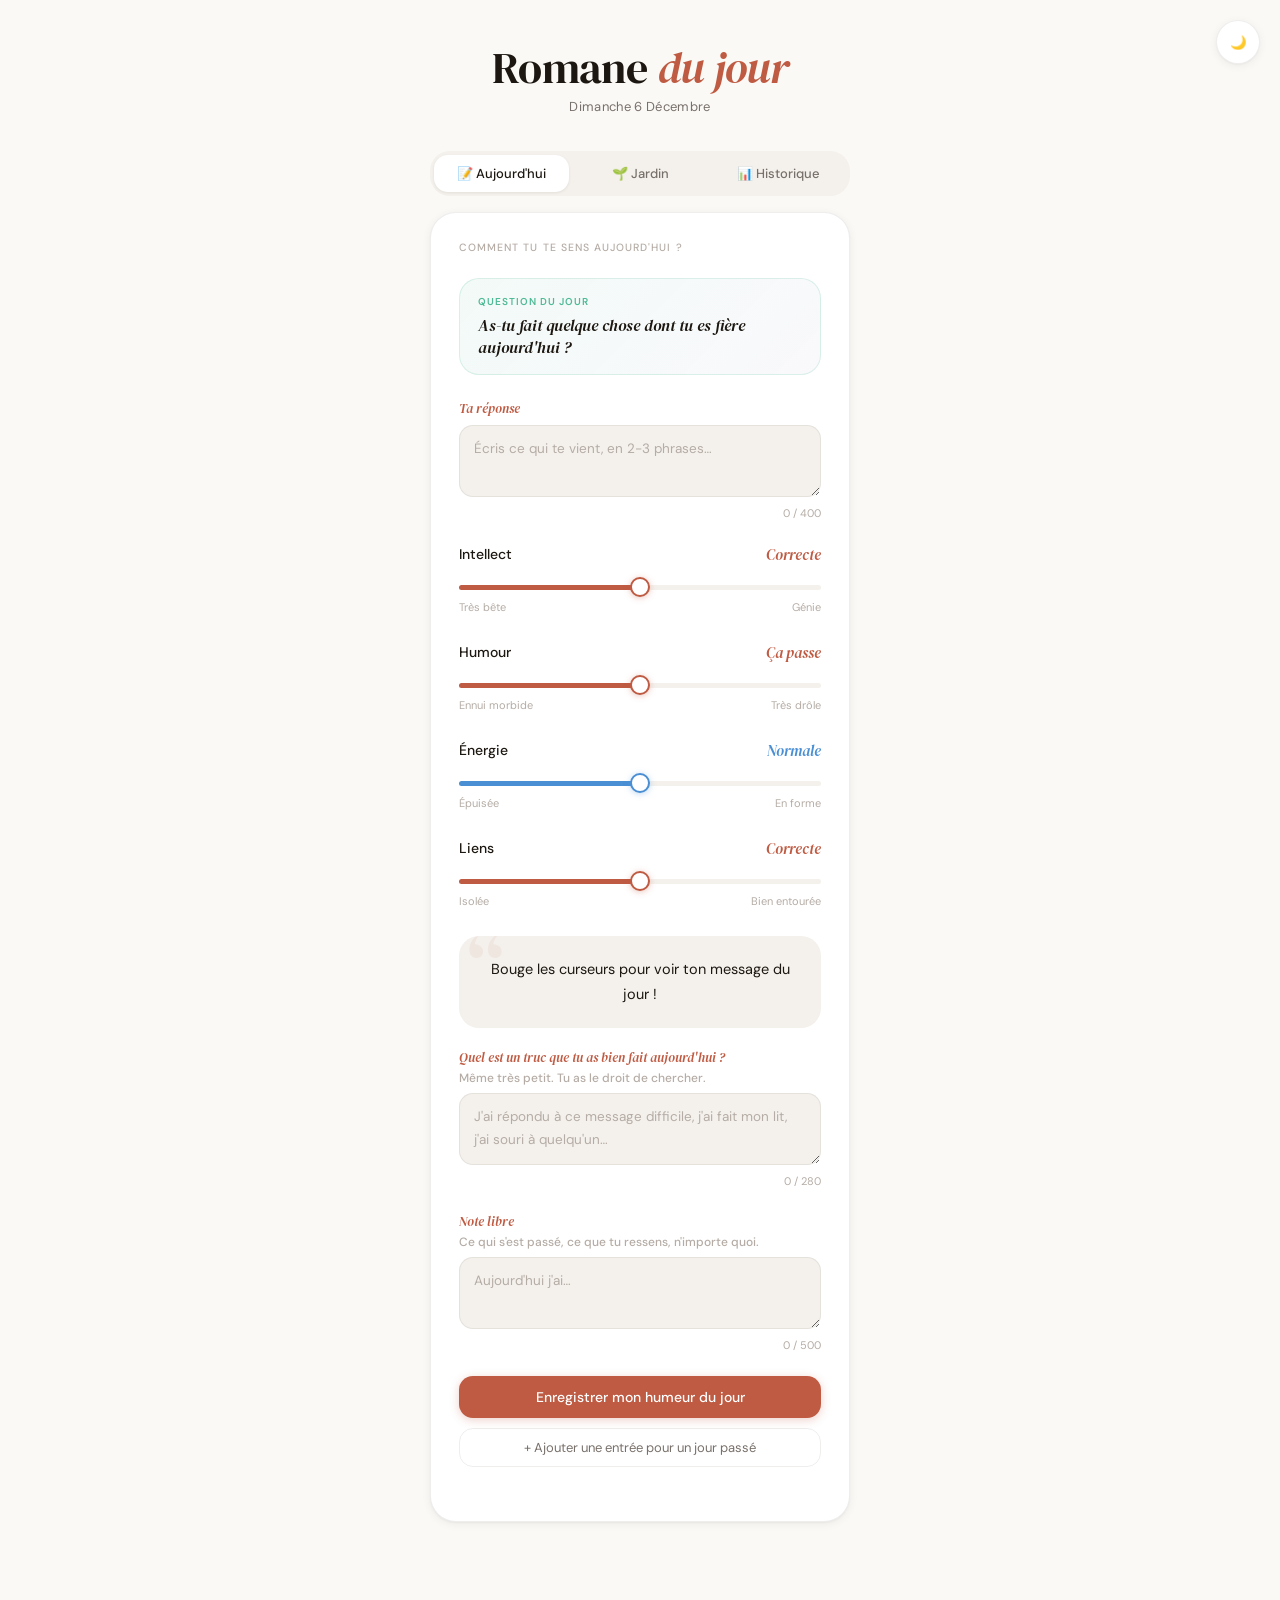
==== commit 62138b0f: "Rename index-modular.html to index.html" ====
--- a/index.html
+++ b/index.html
@@ -8,20 +8,8 @@
 <link rel="preconnect" href="https://fonts.gstatic.com" crossorigin>
 <link href="https://fonts.googleapis.com/css2?family=DM+Serif+Display:ital@0;1&family=DM+Sans:opsz,wght@9..40,300;9..40,400;9..40,500&display=swap" rel="stylesheet">
 <link rel="stylesheet" href="styles.css">
-<link rel="apple-touch-icon" href="logo.svg">
-<link rel="icon" type="image/svg+xml" href="logo.svg">
-
 </head>
 <body>
-
-<header class="header">
-  <div class="brand">
-    <img src="logo.svg" alt="Logo Mon humeur" class="site-logo">
-    <h1>Romane <em>du jour</em></h1>
-  </div>
-  <p id="today-date" class="header-date" aria-live="polite"></p>
-</header>
-
 <canvas id="confetti-canvas" aria-hidden="true"></canvas>
 
 <!-- Theme toggle button -->
@@ -29,6 +17,10 @@
 
 <main class="app">
 
+  <header class="header">
+    <h1>Romane <em>du jour</em></h1>
+    <p id="today-date" class="header-date" aria-live="polite"></p>
+  </header>
 
   <!-- Streak banner -->
   <div class="streak-banner hidden" id="streak-banner" aria-live="polite">
@@ -40,13 +32,13 @@
   <div class="tabs-container">
     <nav class="tabs-nav" role="tablist" aria-label="Navigation">
       <button class="tab-btn active" role="tab" aria-selected="true" aria-controls="today-tab" data-tab="today">
-        ⌛ Aujourd'hui
+        📝 Aujourd'hui
       </button>
       <button class="tab-btn" role="tab" aria-selected="false" aria-controls="garden-tab" data-tab="garden">
         🌱 Jardin
       </button>
       <button class="tab-btn" role="tab" aria-selected="false" aria-controls="history-tab" data-tab="history">
-        📜 Historique
+        📊 Historique
       </button>
     </nav>
 
@@ -56,10 +48,20 @@
       <section class="card" aria-label="Humeur du jour">
         <p class="section-label" id="section-label">Comment tu te sens aujourd'hui ?</p>
 
-        <!-- Question du jour -->
+        <!-- Question du jour + réponse groupées -->
         <div class="question-card">
           <p class="question-card-label">Question du jour</p>
           <p class="question-text" id="daily-question">Chargement…</p>
+        </div>
+
+        <!-- Réponse à la question du jour (juste en dessous) -->
+        <div class="journal-block">
+          <label class="journal-label" for="question-field">
+            <em>Ta réponse</em>
+          </label>
+          <textarea id="question-field" class="journal-field" maxlength="400"
+            placeholder="Écris ce qui te vient, en 2-3 phrases…"></textarea>
+          <p class="char-count" id="question-count">0 / 400</p>
         </div>
 
         <!-- Sliders humeur -->
@@ -92,6 +94,17 @@
           <input type="range" min="0" max="4" step="1" value="2" id="energy-slider" class="energy-slider"
             aria-label="Niveau d'énergie" aria-valuemin="0" aria-valuemax="4" aria-valuenow="2" aria-valuetext="Normale">
           <div class="extremes" aria-hidden="true"><span>Épuisée</span><span>En forme</span></div>
+        </div>
+
+        <!-- Slider liens sociaux -->
+        <div class="slider-row">
+          <div class="slider-head">
+            <label class="slider-name" for="social-slider">Liens</label>
+            <span class="slider-tag" id="social-label" aria-live="polite">Correcte</span>
+          </div>
+          <input type="range" min="0" max="4" step="1" value="2" id="social-slider"
+            aria-label="Niveau de liens sociaux" aria-valuemin="0" aria-valuemax="4" aria-valuenow="2" aria-valuetext="Correcte">
+          <div class="extremes" aria-hidden="true"><span>Isolée</span><span>Bien entourée</span></div>
         </div>
 
         <div class="message-box" id="message-box" aria-live="polite">Bouge les curseurs pour voir ton message du jour !</div>
@@ -105,16 +118,6 @@
           <textarea id="positive-field" class="journal-field" maxlength="280"
             placeholder="J'ai répondu à ce message difficile, j'ai fait mon lit, j'ai souri à quelqu'un…"></textarea>
           <p class="char-count" id="positive-count">0 / 280</p>
-        </div>
-
-        <!-- Journal : réponse à la question du jour -->
-        <div class="journal-block">
-          <label class="journal-label" for="question-field">
-            <em>Ta réponse</em>
-          </label>
-          <textarea id="question-field" class="journal-field" maxlength="400"
-            placeholder="Écris ce qui te vient, en 2-3 phrases…"></textarea>
-          <p class="char-count" id="question-count">0 / 400</p>
         </div>
 
         <!-- Journal : note libre -->
@@ -202,6 +205,7 @@
               <div class="chart-legend-item"><div class="chart-legend-dot" style="background:var(--teal)"></div>Intellect</div>
               <div class="chart-legend-item"><div class="chart-legend-dot" style="background:var(--purple)"></div>Humour</div>
               <div class="chart-legend-item"><div class="chart-legend-dot" style="background:var(--blue)"></div>Énergie</div>
+              <div class="chart-legend-item"><div class="chart-legend-dot" style="background:var(--amber)"></div>Liens</div>
             </div>
           </div>
           <canvas id="trend-chart" aria-label="Graphique de tendance hebdomadaire"></canvas>
--- a/styles.css
+++ b/styles.css
@@ -243,7 +243,9 @@
   height: 42px;
   object-fit: contain;
   display: block;
-}
+  transform: translateY(3px);
+}
+
 
 
 @keyframes glow{50%{transform:translateX(-50%) scale(1.1);opacity:.75}}
